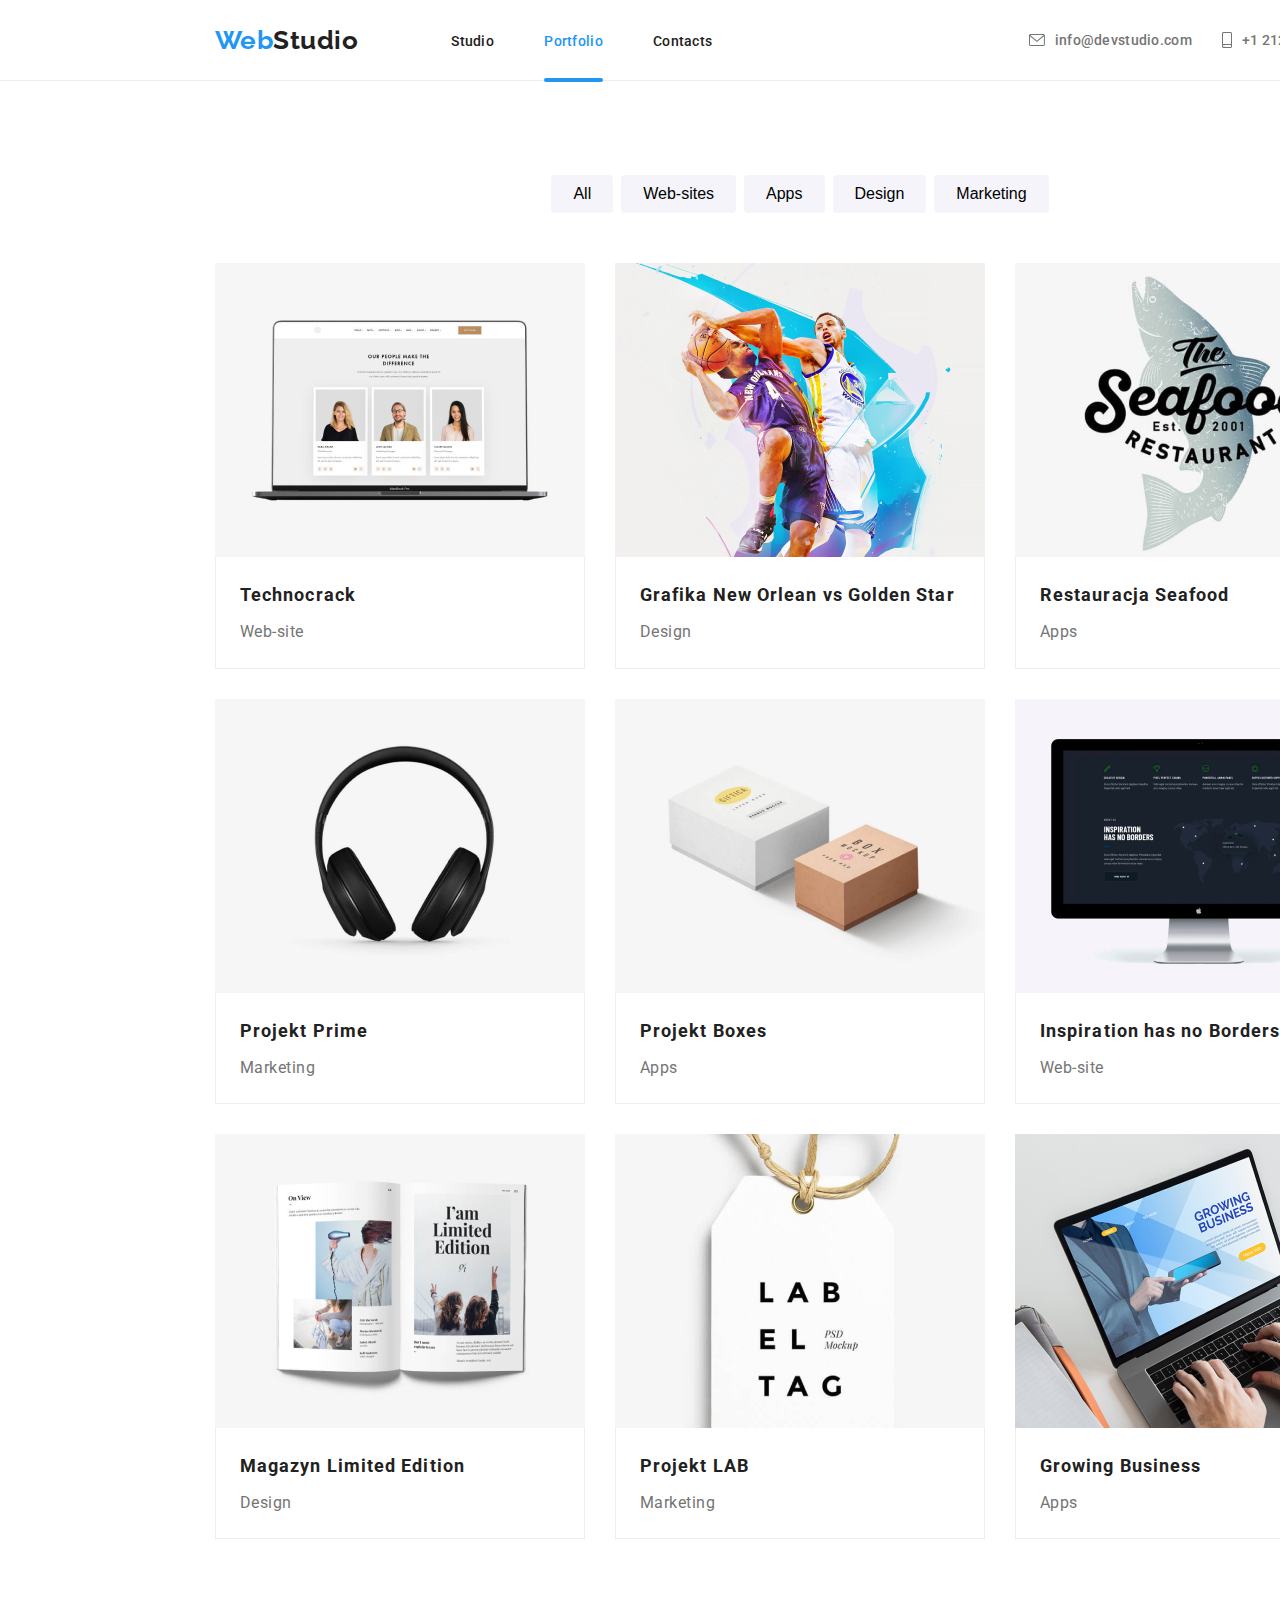
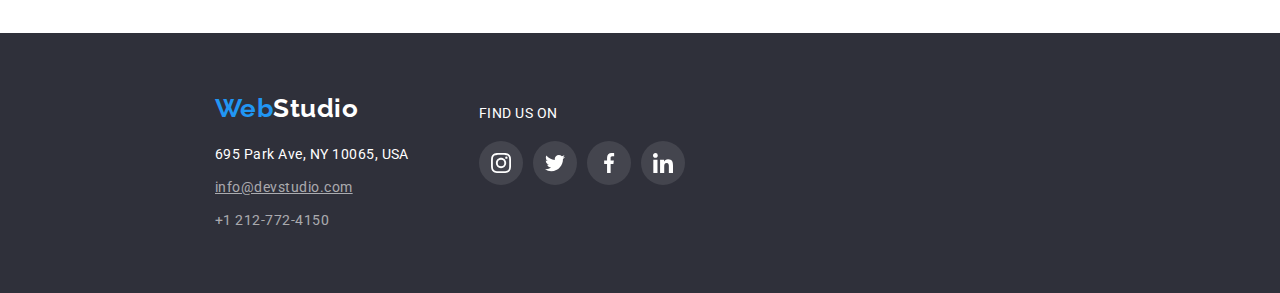
==== portfolio.html @ 0a131400 "sklonowanie zadania domowego 5" ====
<!DOCTYPE html>
<html lang="pl">
  <head>
    <meta charset="UTF-8" />
    <meta http-equiv="X-UA-Compatible" content="IE=edge" />
    <meta name="viewport" content="width=device-width, initial-scale=1.0" />
    <link rel="preconnect" href="https://fonts.googleapis.com" />
    <link rel="preconnect" href="https://fonts.gstatic.com" crossorigin />
    <link
      rel="stylesheet"
      href="https://cdnjs.cloudflare.com/ajax/libs/modern-normalize/1.1.0/modern-normalize.min.css"
      integrity="sha512-wpPYUAdjBVSE4KJnH1VR1HeZfpl1ub8YT/NKx4PuQ5NmX2tKuGu6U/JRp5y+Y8XG2tV+wKQpNHVUX03MfMFn9Q=="
      crossorigin="anonymous"
      referrerpolicy="no-referrer"
    />
    <link
      href="https://fonts.googleapis.com/css2?family=Raleway:wght@700&family=Roboto:wght@400;500;700;900&display=swap"
      rel="stylesheet"
    />

    <title>Portfolio</title>
    <link rel="stylesheet" href="./css/styles.css" />
  </head>

  <body>
    <div class="div-for-bottom-line">
      <header class="header container">
        <div class="div-with-logo-and-nav">
          <a class="logo" href="./index.html"
            ><span class="accent">Web</span>Studio</a
          >
          <nav>
            <ul class="nav">
              <li>
                <a href="./index.html">Studio</a>
              </li>
              <li>
                <div class="is-active portfolio">
                  <a href="./portfolio.html">Portfolio</a>
                </div>
              </li>
              <li><a href="#">Contacts</a></li>
            </ul>
          </nav>
        </div>
        <div class="div-with-contact">
          <div class="div-with-contact-email">
            <a class="contact-header" href="mailto:info@devstudio.com">
              <svg class="icon icon-envelope" width="16" height="12">
                <use href="./images/icon.svg#icon-envelope"></use>
              </svg>
              info@devstudio.com</a
            >
          </div>
          <div class="div-with-contact-tel">
            <a class="contact-header" href="tel:+12127724150">
              <svg class="icon icon-smartphone" width="10" height="16">
                <use href="./images/icon.svg#icon-smartphone"></use>
              </svg>
              +1 212-772-4150</a
            >
          </div>
        </div>
      </header>
    </div>
    <main class="portfolio-button-list container">
      <section class="section">
        <ul class="portfolio-button-list-open">
          <li>
            <button class="portfolio-button" type="button">All</button>
          </li>
          <li>
            <button class="portfolio-button" type="button">Web-sites</button>
          </li>
          <li>
            <button class="portfolio-button" type="button">Apps</button>
          </li>
          <li>
            <button class="portfolio-button" type="button">Design</button>
          </li>
          <li>
            <button class="portfolio-button" type="button">Marketing</button>
          </li>
        </ul>

        <ul class="portfolio-item">
          <li class="porftolio-item-li">
            <div class="portfolio-item-div">
              <figure>
                <div class="image-and-overlay">
                  <img
                    src="./images/portfolio/img1.jpg"
                    alt="przykładowa strona internetowa zawierająca zdjęcia oraz opis pracowników"
                    width="370"
                    height="294"
                  />
                  <div class="overlay">
                    <p>
                      Technoduck is a state-of-the-art coronavirus distribution
                      platform. Companies use this platform for digital
                      espionage and attacks on competitors' secure servers.
                    </p>
                  </div>
                </div>
                <figcaption>
                  <h4>Technocrack</h4>
                  <p class="portolio-item-p">Web-site</p>
                </figcaption>
              </figure>
            </div>
          </li>
          <li class="porftolio-item-li">
            <div class="portfolio-item-div">
              <figure>
                <div class="image-and-overlay">
                  <img
                    src="./images/portfolio/img2.jpg"
                    alt="zdjęcie przedstawiające grających 2 koszykarzy"
                    width="370"
                    height="294"
                  />
                  <div class="overlay">
                    <p>
                      Technoduck is a state-of-the-art coronavirus distribution
                      platform. Companies use this platform for digital
                      espionage and attacks on competitors' secure servers.
                    </p>
                  </div>
                </div>
                <figcaption>
                  <h4>Grafika New Orlean vs Golden Star</h4>
                  <p class="portolio-item-p">Design</p>
                </figcaption>
              </figure>
            </div>
          </li>
          <li class="porftolio-item-li">
            <div class="portfolio-item-div">
              <figure>
                <div class="image-and-overlay">
                  <img
                    src="./images/portfolio/img3.jpg"
                    alt="logo restauracji Seafood przedstawiające rybę oraz nazwę restauracji"
                    width="370"
                    height="294"
                  />
                  <div class="overlay">
                    <p>
                      Technoduck is a state-of-the-art coronavirus distribution
                      platform. Companies use this platform for digital
                      espionage and attacks on competitors' secure servers.
                    </p>
                  </div>
                </div>
                <figcaption>
                  <h4>Restauracja Seafood</h4>
                  <p class="portolio-item-p">Apps</p>
                </figcaption>
              </figure>
            </div>
          </li>
          <li class="porftolio-item-li">
            <div class="portfolio-item-div">
              <figure>
                <div class="image-and-overlay">
                  <img
                    src="./images/portfolio/img4.jpg"
                    alt="czarne słuchawki nauszne"
                    width="370"
                    height="294"
                  />
                  <div class="overlay">
                    <p>
                      Technoduck is a state-of-the-art coronavirus distribution
                      platform. Companies use this platform for digital
                      espionage and attacks on competitors' secure servers.
                    </p>
                  </div>
                </div>
                <figcaption>
                  <h4>Projekt Prime</h4>
                  <p class="portolio-item-p">Marketing</p>
                </figcaption>
              </figure>
            </div>
          </li>
          <li class="porftolio-item-li">
            <div class="portfolio-item-div">
              <figure>
                <div class="image-and-overlay">
                  <img
                    src="./images/portfolio/img5.jpg"
                    alt="zdjęcie dwóch pudełek, białe jest większe od brązowego"
                    width="370"
                    height="294"
                  />
                  <div class="overlay">
                    <p>
                      Technoduck is a state-of-the-art coronavirus distribution
                      platform. Companies use this platform for digital
                      espionage and attacks on competitors' secure servers.
                    </p>
                  </div>
                </div>
                <figcaption>
                  <h4>Projekt Boxes</h4>
                  <p class="portolio-item-p">Apps</p>
                </figcaption>
              </figure>
            </div>
          </li>
          <li class="porftolio-item-li">
            <div class="portfolio-item-div">
              <figure>
                <div class="image-and-overlay">
                  <img
                    src="./images/portfolio/img6.jpg"
                    alt="główna strona internetowa zawierająca grafikę świata oraz napis: inspiracja nie ma granic"
                    width="370"
                    height="294"
                  />
                  <div class="overlay">
                    <p>
                      Technoduck is a state-of-the-art coronavirus distribution
                      platform. Companies use this platform for digital
                      espionage and attacks on competitors' secure servers.
                    </p>
                  </div>
                </div>
                <figcaption>
                  <h4>Inspiration has no Borders</h4>
                  <p class="portolio-item-p">Web-site</p>
                </figcaption>
              </figure>
            </div>
          </li>
          <li class="porftolio-item-li">
            <div class="portfolio-item-div">
              <figure>
                <div class="image-and-overlay">
                  <img
                    src="./images/portfolio/img7.jpg"
                    alt="otwarty magazyn limited edition"
                    width="370"
                    height="294"
                  />
                  <div class="overlay">
                    <p>
                      Technoduck is a state-of-the-art coronavirus distribution
                      platform. Companies use this platform for digital
                      espionage and attacks on competitors' secure servers.
                    </p>
                  </div>
                </div>
                <figcaption>
                  <h4>Magazyn Limited Edition</h4>
                  <p class="portolio-item-p">Design</p>
                </figcaption>
              </figure>
            </div>
          </li>
          <li class="porftolio-item-li">
            <div class="portfolio-item-div">
              <figure>
                <div class="image-and-overlay">
                  <img
                    src="./images/portfolio/img8.jpg"
                    alt="zawieszka na sznurku z napisem labeltag"
                    width="370"
                    height="294"
                  />
                  <div class="overlay">
                    <p>
                      Technoduck is a state-of-the-art coronavirus distribution
                      platform. Companies use this platform for digital
                      espionage and attacks on competitors' secure servers.
                    </p>
                  </div>
                </div>
                <figcaption>
                  <h4>Projekt LAB</h4>
                  <p class="portolio-item-p">Marketing</p>
                </figcaption>
              </figure>
            </div>
          </li>
          <li class="porftolio-item-li">
            <div class="portfolio-item-div">
              <figure>
                <div class="image-and-overlay">
                  <img
                    src="./images/portfolio/img9.jpg"
                    alt="otwarty laptop ze stroną o rozwoju biznesu, na klawiaturze widać ręce ustawione do pisania"
                    width="370"
                    height="294"
                  />
                  <div class="overlay">
                    <p>
                      Technoduck is a state-of-the-art coronavirus distribution
                      platform. Companies use this platform for digital
                      espionage and attacks on competitors' secure servers.
                    </p>
                  </div>
                </div>
                <figcaption>
                  <h4>Growing Business</h4>
                  <p class="portolio-item-p">Apps</p>
                </figcaption>
              </figure>
            </div>
          </li>
        </ul>
      </section>
    </main>

    <div class="fotter-for-background">
      <footer class="container">
        <div class="class-for-flex-in-footer">
          <div class="div1">
            <p class="logo-fotter">
              <a class="logo-fotter" href="./index.html"
                ><span class="accent">Web</span>Studio</a
              >
            </p>

            <address class="address">
              <p>695 Park Ave, NY 10065, USA</p>
              <div class="email-in-fotter">
                <a class="e-mail" href="mailto:info@devstudio.com"
                  >info@devstudio.com</a
                >
              </div>
              <a href="tel:+12127724150">+1 212-772-4150</a>
            </address>
          </div>
          <div class="div2">
            <section class="join-us">
              <p>FIND US ON</p>
              <ul class="icon-in-fotter-ul">
                <li class="icon-in-fotter-li">
                  <a href="#">
                    <svg class="icon-in-fotter" width="44" height="44">
                      <use href="./images/icon.svg#icon-instagram"></use>
                    </svg>
                  </a>
                </li>
                <li class="icon-in-fotter-li">
                  <a href="#">
                    <svg class="icon-in-fotter" width="44" height="44">
                      <use href="./images/icon.svg#icon-twitter"></use>
                    </svg>
                  </a>
                </li>
                <li class="icon-in-fotter-li">
                  <a href="#">
                    <svg class="icon-in-fotter" width="44" height="44">
                      <use href="./images/icon.svg#icon-facebook"></use>
                    </svg>
                  </a>
                </li>
                <li class="icon-in-fotter-li">
                  <a href="#">
                    <svg class="icon-in-fotter" width="44" height="44">
                      <use href="./images/icon.svg#icon-linkedin"></use>
                    </svg>
                  </a>
                </li>
              </ul>
            </section>
          </div>
        </div>
      </footer>
    </div>
  </body>
</html>
---- css/styles.css ----
body {
  font-family: "Roboto", "Raleway", sans-serif;
  letter-spacing: 0.03em;
  color: #212121;
  width: 1600px;
  margin: 0 auto;
}

:root {
  --color-blue: #2196f3;
  --color-p: #757575;
  --color-darkbackground: #2f303a;
  --color-white: #ffffff;
  --color-light-grey: #f5f4fa;
}

*,
*::before,
*::after {
  box-sizing: border-box;
  margin: 0;
  padding: 0;
}

.container {
  max-width: 1200px;
  margin: 0 auto;
  padding: 0 15px;
}

.accent {
  color: var(--color-blue);
}

.header {
  background-color: var(--color-white);
  display: flex;
  justify-content: space-between;
  align-items: center;
  padding-top: 25px;
  padding-bottom: 25px;
}

.div-for-bottom-line {
  border-bottom-width: 1px;
  border-bottom-style: solid;
  border-bottom-color: #ececec;
}

.div-with-logo-and-nav {
  display: flex;
  justify-content: space-between;
  align-items: center;
}

.div-with-contact {
  display: flex;
  justify-content: space-between;
  align-items: center;
  color: var(--color-p);
}

.is-active {
  position: relative;
}

.is-active::after {
  content: "";
  position: absolute;
  background: var(--color-blue);
  border-radius: 2px;
  width: 100%;
  height: 4px;
  margin-top: 28px;
  display: block;
}

.portfolio-item {
  background-color: var(--color-white);
  display: flex;
  flex-wrap: wrap;
  max-width: 100%;
  padding: 0;
  gap: 30px;
}

.image-and-overlay {
  position: relative;
  overflow: hidden;
  margin: 0 auto;
  width: 370px;
  height: 294px;
}

.overlay {
  transform: translateY(100%);
  transition: transform 250ms cubic-bezier(0.4, 0, 0.2, 1);
  background-color: rgba(33, 150, 243, 0.9);
  top: 0;
  left: 0;
  position: absolute;
  width: 100%;
  height: 100%;
}
.overlay p {
  font-size: 18px;
  line-height: 1.55;
  letter-spacing: 0.03em;
  color: var(--color-white);
  padding: 63px 24px 93px 24px;
  z-index: 1;
}

.image-and-overlay:hover .overlay,
.image-and-overlay:focus .overlay {
  transform: translateY(0%);
}

.porftolio-item-li figcaption {
  border-left: 1px solid #eeeeee;
  border-bottom: 1px solid #eeeeee;
  border-right: 1px solid #eeeeee;
  padding: 20px 24px;
}

.portfolio-item-div {
  transition: box-shadow 250ms cubic-bezier(0.4, 0, 0.2, 1);
}

.portfolio-item-div:focus,
.portfolio-item-div:hover {
  box-shadow: 0px 1px 1px rgba(0, 0, 0, 0.12), 0px 4px 4px rgba(0, 0, 0, 0.06),
    1px 4px 6px rgba(0, 0, 0, 0.16);
  cursor: pointer;
}

figcaption h4 {
  margin-bottom: 4px;
}

.logo {
  font-family: "Raleway";
  font-weight: 700;
  font-size: 26px;
  line-height: 1.17;
  text-decoration: none;
  color: inherit;
  transition: color 250ms cubic-bezier(0.4, 0, 0.2, 1);
}

.logo:hover,
.logo:focus {
  color: var(--color-blue);
}

.nav {
  list-style: none;
  display: flex;
  justify-content: space-between;
  width: 261px;
  padding-left: 0px;
  margin-left: 93px;
}
.nav a {
  font-weight: 500;
  font-size: 14px;
  line-height: 1.17;
  letter-spacing: 0.02em;
  color: inherit;
  text-decoration: none;
  transition: color 250ms cubic-bezier(0.4, 0, 0.2, 1);
}

.is-active a {
  color: var(--color-blue);
}

.is-active .portfolio a {
  color: var(--color-blue);
}

.nav a:hover,
.nav a:focus {
  color: var(--color-blue);
}

.contact-header {
  font-weight: 500;
  font-size: 14px;
  line-height: 1.17;
  letter-spacing: 0.02em;
  color: var(--color-p);
  text-decoration: none;
  display: flex;
  align-items: center;
  margin-right: 30px;
  transition: color 250ms cubic-bezier(0.4, 0, 0.2, 1);
}

.icon-envelope,
.icon-smartphone {
  margin-right: 10px;
}

.contact-header:hover,
.contact-header:focus {
  color: var(--color-blue);
}

.h1 {
  font-weight: 900;
  font-size: 44px;
  line-height: 1.36;
  letter-spacing: 0.06em;
  color: var(--color-white);
  padding-bottom: 30px;
}

.main-section {
  display: block;
  margin: 0 auto;
  text-align: center;
  padding-top: 200px;
  padding-bottom: 200px;
  background-image: linear-gradient(
      rgba(47, 48, 58, 0.4),
      rgba(47, 48, 58, 0.4)
    ),
    url(../images/mainpage/main-big-photo.jpg);
}

.order-button {
  font-weight: 700px;
  font-size: 16px;
  line-height: 1.88;
  letter-spacing: 0.06em;
  padding: 10px 41px 10px 42px;
  color: var(--color-white);
  background-color: var(--color-blue);
  box-shadow: 0px 4px 4px rgba(0, 0, 0, 0.15);
  border-radius: 4px;
}

.order-button:hover,
.order-button:focus {
  cursor: pointer;
}

.about-us {
  background-color: var(--color-white);
}

.about-us h3 {
  font-weight: 700;
  font-size: 14px;
  line-height: 1.17;
  margin-bottom: 10px;
  margin-top: 30px;
}

.about-us p {
  font-size: 14px;
  line-height: 1.71;
  letter-spacing: 0.03em;
  color: var(--color-p);
}

.about-us-list {
  list-style: none;
  display: flex;
  justify-content: space-between;
  gap: 30px;
}

.grey-backgorund-for-icon {
  box-sizing: border-box;
  background-color: #f5f4fa;
  border-radius: 4px;
  padding: 25px 100px;
}

.about-us .what-we-do {
  padding-top: 0px;
}

.picture-with-description {
  position: relative;
}

.picture-with-description > .description {
  position: absolute;
  top: 224px;
  left: 0;
  width: 100%;
  height: 70px;
  font-weight: 700;
  font-size: 14px;
  line-height: 1.14;
  letter-spacing: 0.03em;
  text-transform: uppercase;
  background-color: rgba(47, 48, 58, 0.8);
  color: var(--color-white);
  display: flex;
  align-items: center;
  justify-content: center;
  z-index: 1;
}
.what-we-do-list {
  list-style: none;
  display: flex;
  justify-content: space-between;
  gap: 30px;
}

.h2-our-team {
  font-weight: 700;
  font-size: 36px;
  line-height: 1.17;
  padding-bottom: 50px;
  text-align: center;
}
.h2-what-we-do {
  font-weight: 700;
  font-size: 36px;
  line-height: 1.17;
  padding-bottom: 50px;
  text-align: center;
}

.our-team {
  background-color: var(--color-light-grey);
}

.our-team-list {
  list-style: none;
  display: flex;
  justify-content: space-between;
  gap: 30px;
}

.our-team-list h4 {
  font-weight: 500;
  font-size: 16px;
  line-height: 1.17;
  padding-top: 30px;
  padding-bottom: 10px;
}

.our-team-list p {
  font-size: 16px;
  line-height: 1.17;
  padding-bottom: 16px;
  color: var(--color-p);
}

.our-team-list figure {
  background-color: var(--color-white);
  box-shadow: 0px 1px 3px rgba(0, 0, 0, 0.12), 0px 1px 1px rgba(0, 0, 0, 0.14),
    0px 2px 1px rgba(0, 0, 0, 0.2);
  border-radius: 0px 0px 4px 4px;
}

.our-team-list figcaption {
  display: block;
  text-align: center;
  margin: 0 auto;
}

.icon-social-ul {
  list-style: none;
  display: flex;
  justify-content: center;
  gap: 10px;
  padding-bottom: 30px;
  padding-top: 0px;
}

.icon-social-li > a {
  display: flex;
  transition: background-color 250ms cubic-bezier(0.4, 0, 0.2, 1);
  border-radius: 50%;
}
.icon-social-li > a:focus,
.icon-social-li > a:hover {
  background-color: var(--color-blue);
  cursor: pointer;
  border-radius: 50%;
  outline: none;
}

.icon-social-li > a:focus svg,
.icon-social-li > a:hover svg {
  fill: var(--color-white);
}
.icon-social {
  fill: #afb1b8;
  padding: 12px;
  transition: fill 250ms cubic-bezier(0.4, 0, 0.2, 1);
}

.our-custom h2 {
  font-weight: 700;
  font-size: 36px;
  line-height: 1.17;
  text-align: center;
}

.our-custom-list {
  list-style: none;
  display: flex;
  gap: 30px;
  padding-top: 50px;
}

.our-custom-list-li {
  width: 170px;
  height: 92px;
  border: 1px solid #afb1b8;
  border-radius: 4px;
  transition: border-color 250ms cubic-bezier(0.4, 0, 0.2, 1);
}

.our-custom-list-a {
  display: flex;
  justify-content: center;
  align-items: center;
  padding: 17px 0px 14px 0px;
  width: 100%;
}

.our-custom-list-li:hover,
.our-custom-list-li:focus-within {
  cursor: pointer;
  border-color: var(--color-blue);
}
.icon-our-customs {
  fill: #afb1b8;
}
.our-custom-list a:focus {
  outline: none;
}

.our-custom-list-li a:hover svg,
.our-custom-list-li a:focus svg {
  fill: var(--color-blue);
  transition: fill 250ms cubic-bezier(0.4, 0, 0.2, 1);
}

.portfolio-button {
  font-weight: 500;
  font-size: 16px;
  line-height: 1.63;
  background-color: var(--color-light-grey);
  cursor: pointer;
  border-radius: 4px;
  border: 0px;
  padding: 6px 22px 6px 22px;
  transition: color 250ms cubic-bezier(0.4, 0, 0.2, 1),
    background-color 250ms cubic-bezier(0.4, 0, 0.2, 1),
    box-shadow 250ms cubic-bezier(0.4, 0, 0.2, 1);
}

.portfolio-button:hover,
.portfolio-button:focus {
  color: var(--color-white);
  background-color: var(--color-blue);
  box-shadow: 0px 3px 1px rgba(0, 0, 0, 0.1), 0px 1px 2px rgba(0, 0, 0, 0.08),
    0px 2px 2px rgba(0, 0, 0, 0.12);
  border-radius: 4px;
}

.section {
  padding-top: 94px;
  padding-bottom: 94px;
}
.portfolio-button-list ul {
  list-style: none;
}

.portfolio-button-list-open {
  display: flex;
  gap: 8px;
  justify-content: center;
  padding-bottom: 50px;
}

img {
  display: block;
}

.portfolio-item h4 {
  font-weight: 700;
  font-size: 18px;
  line-height: 2;
  letter-spacing: 0.06em;
}

.portolio-item-p {
  font-size: 16px;
  line-height: 1.88;
  color: var(--color-p);
}

.fotter-for-background {
  background-color: var(--color-darkbackground);
}

.logo-fotter {
  font-family: "Raleway";
  font-weight: 700;
  font-size: 26px;
  line-height: 1.17;
  color: var(--color-white);
  text-decoration: none;
  padding-top: 60px;
  padding-bottom: 20px;
  transition: color 250ms cubic-bezier(0.4, 0, 0.2, 1);
}
.address {
  padding-bottom: 60px;
}
.address p {
  font-size: 14px;
  line-height: 1.71;
  color: var(--color-white);
  font-style: normal;
  margin-bottom: 9px;
}

.address a {
  font-size: 14px;
  line-height: 1.71;
  color: rgba(255, 255, 255, 0.6);
  font-style: normal;
  text-decoration: none;
  transition: color 250ms cubic-bezier(0.4, 0, 0.2, 1);
}

.address .e-mail {
  text-decoration: underline;
}

.email-in-fotter {
  margin-bottom: 9px;
}

.logo-fotter:hover,
.logo-fotter:focus {
  color: var(--color-blue);
}

.address a:focus,
.address a:hover {
  color: var(--color-blue);
}

.join-us p {
  color: var(--color-white);
  font-weight: 700px;
  font-size: 14px;
}
.join-us ul {
  list-style: none;
  display: flex;
  justify-content: space-between;
}

.div2 {
  margin-left: 70px;
  padding-top: 72px;
}

.class-for-flex-in-footer {
  display: flex;
}

.icon {
  fill: currentColor;
}

.icon-in-fotter {
  fill: var(--color-white);
  padding: 12px;
}

.icon-in-fotter-ul {
  list-style: none;
  display: flex;
  justify-content: center;
  gap: 10px;
  padding-top: 20px;
}

.icon-in-fotter-li {
  border-radius: 50%;
  background-color: rgba(255, 255, 255, 0.1);
}

.icon-in-fotter-li > a:hover,
.icon-in-fotter-li > a:focus {
  border-radius: 50%;
  background-color: var(--color-blue);
  cursor: pointer;
  outline: none;
}

.icon-in-fotter-li > a {
  display: flex;
  transition: background-color 250ms cubic-bezier(0.4, 0, 0.2, 1);
  border-radius: 50%;
}

.icon-in-fotter-li svg {
  transition: fill 250ms cubic-bezier(0.4, 0, 0.2, 1);
}

.icon-in-fotter-li:hover svg,
.icon-in-fotter-li:focus svg {
  fill: var(--color-white);
}

.is-hidden {
  visibility: hidden;
  pointer-events: none;
  transform: translateX(-50%) translateY(-50%) scale(0);
}

.backdrop {
  background: rgba(0, 0, 0, 0.2);
  width: 100%;
  height: 100%;
  position: fixed;
  top: 0;
  left: 0;
  z-index: 2;
  transition: 1s ease-in-out;
}

.modal {
  position: absolute;
  top: 50%;
  left: 50%;
  transition-property: visibility, transform;
  transition-duration: 5s;
  transform: translateX(-50%) translateY(-50%) scale(1);
  visibility: visible;
  width: 528px;
  min-height: 581px;
  background: #ffffff;
  box-shadow: 0px 1px 3px rgba(0, 0, 0, 0.12), 0px 1px 1px rgba(0, 0, 0, 0.14),
    0px 2px 1px rgba(0, 0, 0, 0.2);
  border-radius: 4px;
}

.close-btn {
  position: absolute;
  top: 8px;
  right: 8px;
  width: 30px;
  height: 30px;
  background-color: #ffffff;
  border: 1px solid rgba(0, 0, 0, 0.1);
  border-radius: 50%;
}

.close-btn:hover {
  color: var(--color-blue);
  border: 1px solid var(--color-blue);
  border-radius: 50%;
  cursor: pointer;
  transition: 250ms cubic-bezier(0.4, 0, 0.2, 1);
}
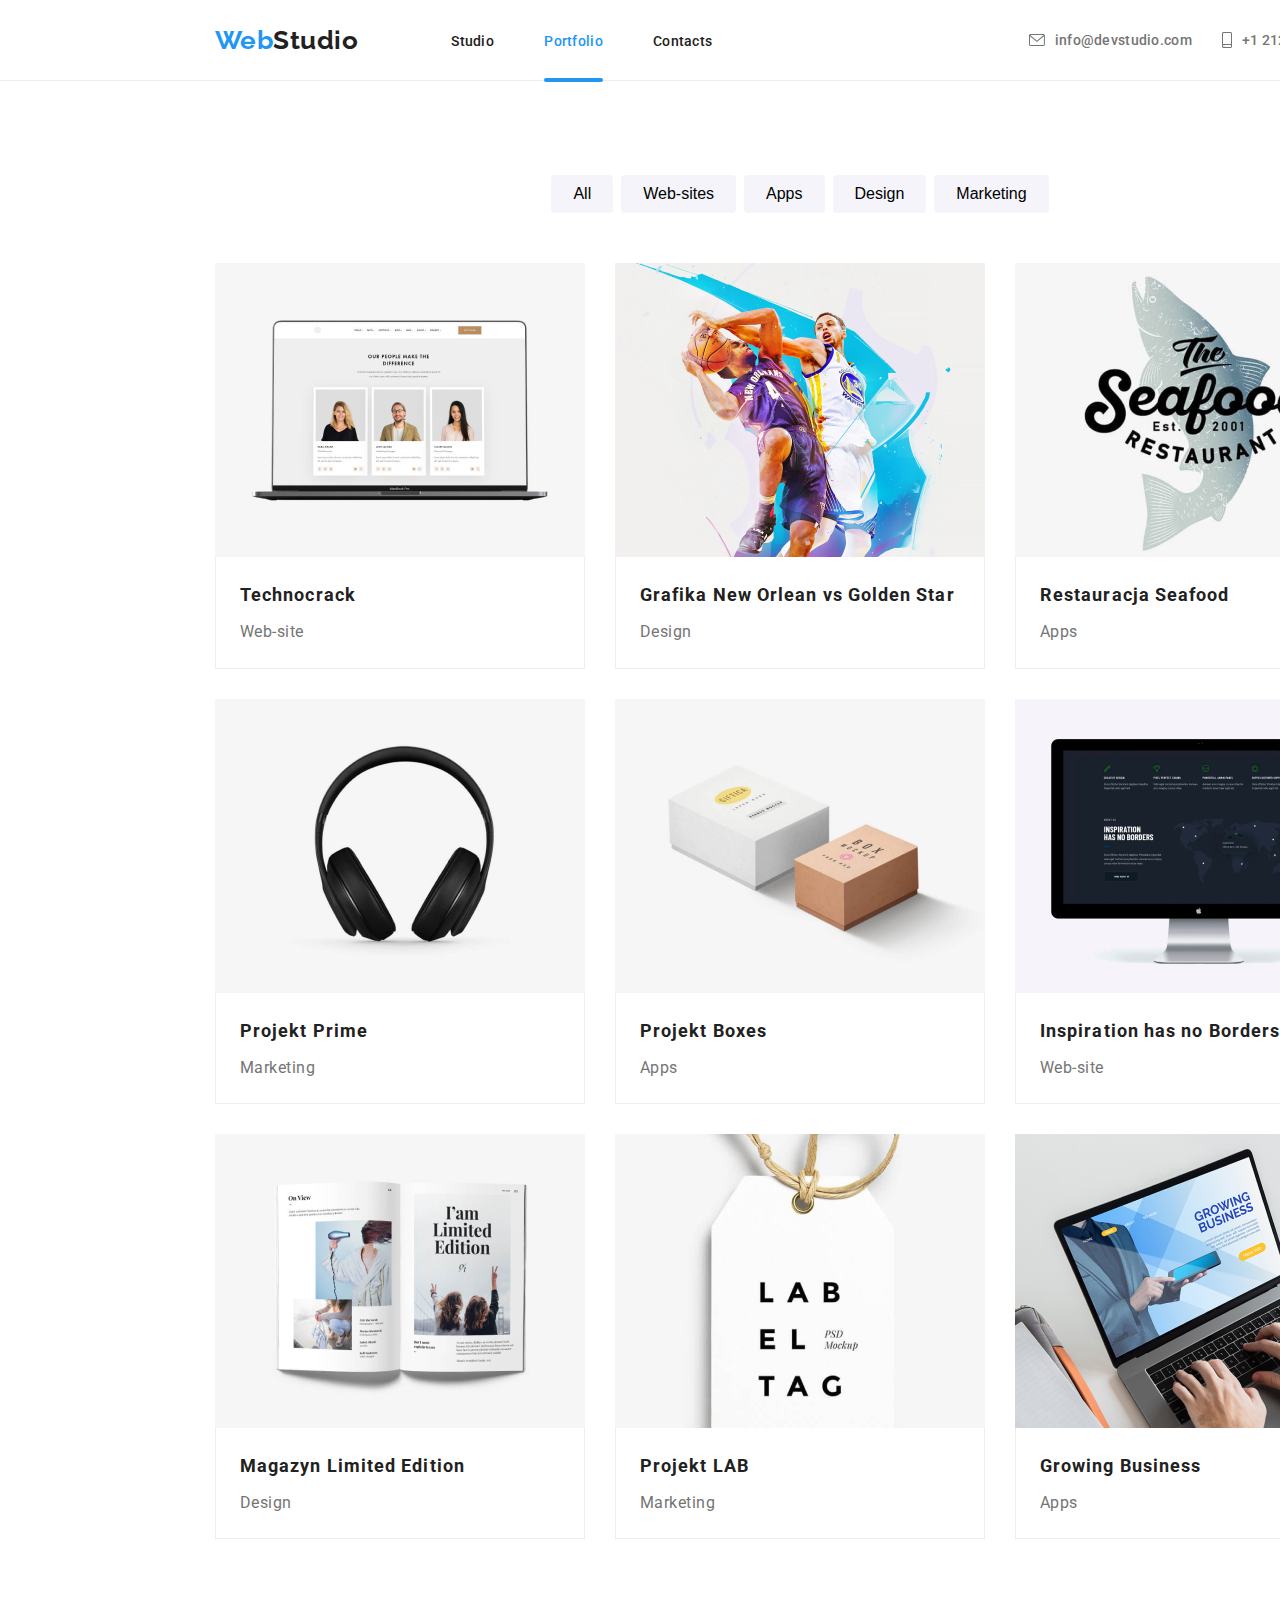
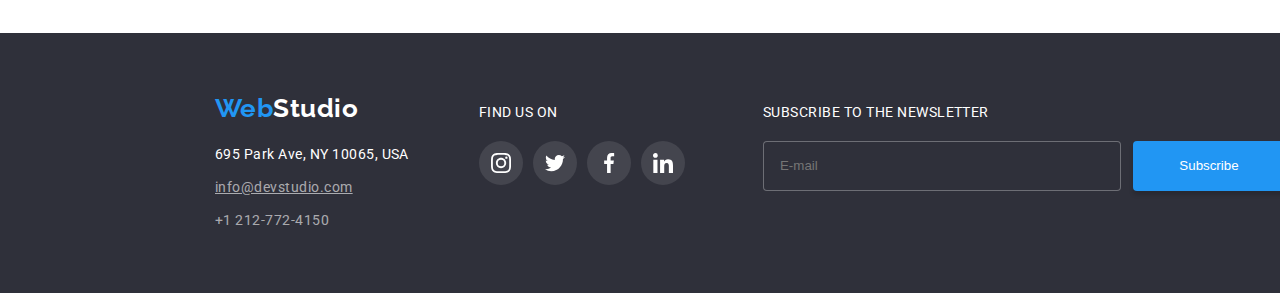
==== commit 5c4836fb: "dokończenie zadania domowego do oceny" ====
--- a/portfolio.html
+++ b/portfolio.html
@@ -335,7 +335,7 @@
           </div>
           <div class="div2">
             <section class="join-us">
-              <p>FIND US ON</p>
+              <p>Find us on</p>
               <ul class="icon-in-fotter-ul">
                 <li class="icon-in-fotter-li">
                   <a href="#">
@@ -368,6 +368,27 @@
               </ul>
             </section>
           </div>
+          <div class="subscribe-in-fotter">
+            <section class="subscribe-newsletter">
+              <p>subscribe to the newsletter</p>
+              <form class="form-in-fotter">
+                <label class="input-email">
+                  <input
+                    class="input-email-type"
+                    type="email"
+                    name="email"
+                    placeholder="E-mail"
+                  />
+                </label>
+                <button class="btn-subscribe" type="submit">
+                  Subscribe
+                  <svg width="24" height="24">
+                    <use href="./images/icon.svg#icon-icon-send"></use>
+                  </svg>
+                </button>
+              </form>
+            </section>
+          </div>
         </div>
       </footer>
     </div>
--- a/css/styles.css
+++ b/css/styles.css
@@ -239,6 +239,7 @@
   background-color: var(--color-blue);
   box-shadow: 0px 4px 4px rgba(0, 0, 0, 0.15);
   border-radius: 4px;
+  outline: none;
 }
 
 .order-button:hover,
@@ -558,6 +559,7 @@
   color: var(--color-white);
   font-weight: 700px;
   font-size: 14px;
+  line-height: 1.14;
 }
 .join-us ul {
   list-style: none;
@@ -568,6 +570,7 @@
 .div2 {
   margin-left: 70px;
   padding-top: 72px;
+  text-transform: uppercase;
 }
 
 .class-for-flex-in-footer {
@@ -619,6 +622,65 @@
   fill: var(--color-white);
 }
 
+.subscribe-in-fotter {
+  margin-left: 78px;
+  padding-top: 72px;
+  text-transform: uppercase;
+}
+
+.subscribe-newsletter p {
+  color: var(--color-white);
+  font-weight: 700px;
+  font-size: 14px;
+  line-height: 1.14;
+  margin-bottom: 20px;
+}
+
+.form-in-fotter {
+  display: flex;
+  gap: 12px;
+}
+
+.btn-subscribe {
+  display: inline-flex;
+  width: 200px;
+  height: 50px;
+  justify-content: center;
+  align-items: center;
+  border-style: none;
+  border-radius: 4px;
+  background: var(--color-blue);
+  box-shadow: 0px 4px 4px rgba(0, 0, 0, 0.15);
+  color: var(--color-white);
+  cursor: pointer;
+  outline: none;
+}
+
+.input-email {
+  display: flex;
+  align-items: center;
+  width: 358px;
+  height: 50px;
+}
+.input-email-type {
+  outline: none;
+}
+
+input[placeholder="E-mail"] {
+  color: rgba(255, 255, 255, 0.6);
+  background-color: var(--color-darkbackground);
+  width: 100%;
+  height: 100%;
+  border: 1px solid rgba(255, 255, 255, 0.3);
+  border-radius: 4px;
+  padding-left: 16px;
+}
+
+.btn-subscribe svg {
+  margin-left: 24px;
+  margin-bottom: 13px;
+  margin-top: 13px;
+}
 .is-hidden {
   visibility: hidden;
   pointer-events: none;
@@ -670,3 +732,176 @@
   cursor: pointer;
   transition: 250ms cubic-bezier(0.4, 0, 0.2, 1);
 }
+
+.form-in-modal > p {
+  font-weight: 700;
+  font-size: 20px;
+  line-height: 1.15;
+  text-align: center;
+  color: #212121;
+  padding-top: 40px;
+  padding-bottom: 12px;
+}
+
+.contact-form {
+  display: flex;
+  flex-direction: column;
+  gap: 10px;
+}
+
+.contact-form > label {
+  display: flex;
+  flex-direction: column;
+  gap: 4px;
+  color: var(--color-p);
+}
+
+.form-in-modal {
+  max-width: 448px;
+  margin: 0 auto;
+}
+
+textarea {
+  resize: none;
+  border: 1px solid rgba(33, 33, 33, 0.2);
+  border-radius: 4px;
+  display: flex;
+  padding: 12px 16px;
+  font-size: 12px;
+  line-height: 1.17;
+  letter-spacing: 0.01em;
+}
+
+textarea::placeholder {
+  font-size: 12px;
+  line-height: 1.17;
+  letter-spacing: 0.01em;
+  color: rgba(117, 117, 117, 0.5);
+}
+
+label > span {
+  color: #757575;
+  display: flex;
+  justify-content: flex-start;
+  font-size: 12px;
+  line-height: 1.17;
+  letter-spacing: 0.01em;
+}
+
+.privacy-statement {
+  display: flex;
+  align-items: center;
+  justify-content: center;
+  padding-top: 10px;
+  padding-bottom: 20px;
+}
+
+.privacy-statement > label {
+  font-size: 14px;
+  line-height: 1.71;
+  letter-spacing: 0.03em;
+  color: #757575;
+  margin-left: 7px;
+}
+
+.hidden-checkbox {
+  -moz-appearance: none;
+  -webkit-appearance: none;
+  appearance: none;
+}
+.checkbox {
+  display: block;
+  width: 16px;
+  height: 15px;
+  position: relative;
+  border: 2px solid transparent;
+  border-radius: 3px;
+  border-color: #212121;
+  transition-property: background-image, border-color;
+  transition-duration: 250ms;
+  transition-timing-function: cubic-bezier(0.4, 0, 0.2, 1);
+  cursor: pointer;
+}
+
+.checkbox:focus {
+  background-image: url("data:image/svg+xml;charset=utf8,%3Csvg xmlns='http://www.w3.org/2000/svg' width='16' height='15' fill='none'%3E%3Crect width='16' height='15' fill='%232196F3' rx='2'/%3E%3Cpath fill='%23fff' stroke='%23fff' stroke-width='.2' d='m3.957 7.752-.069-.066-.069.065-.888.842-.076.072.076.073 3.496 3.334.069.066.069-.066 7.504-7.158.076-.073-.076-.072-.882-.841-.069-.066-.069.066-6.553 6.246-2.539-2.422Z'/%3E%3C/svg%3E");
+  background-size: 15px 16px;
+  background-repeat: no-repeat;
+  background-position: center;
+  border-color: var(--color-blue);
+}
+
+.statement-link {
+  color: var(--color-blue);
+}
+.send-button {
+  margin-left: 124px;
+  width: 200px;
+  font-weight: 700;
+  font-size: 16px;
+  line-height: 1.88;
+  letter-spacing: 0.06em;
+  padding-bottom: 10px;
+  padding-top: 10px;
+  color: #ffffff;
+  background: var(--color-blue);
+  box-shadow: 0px 4px 4px rgba(0, 0, 0, 0.15);
+  border: none;
+  border-radius: 4px;
+  cursor: pointer;
+}
+
+textarea {
+  transition-property: border-color;
+  transition-duration: 250ms;
+  transition-timing-function: cubic-bezier(0.4, 0, 0.2, 1);
+  outline: none;
+}
+
+textarea:focus,
+textarea:hover {
+  border-color: var(--color-blue);
+}
+textarea:focus-within {
+  border-color: var(--color-blue);
+}
+
+.contact-form-input {
+  width: 100%;
+  height: 40px;
+  padding-left: 36px;
+  border: 1px solid rgba(33, 33, 33, 0.2);
+  border-radius: 4px;
+  outline: none;
+  transition-property: border-color;
+  transition-duration: 250ms;
+  transition-timing-function: cubic-bezier(0.4, 0, 0.2, 1);
+}
+.icon-in-input {
+  position: absolute;
+  display: flex;
+  justify-content: flex-start;
+  margin-right: 418px;
+  left: 12px;
+  top: 29px;
+  width: 18px;
+  height: 18px;
+  fill: #212121;
+  transition-property: fill;
+  transition-duration: 250ms;
+  transition-timing-function: cubic-bezier(0.4, 0, 0.2, 1);
+}
+
+.contact-form-input:focus + svg,
+.contact-form-input:hover + svg {
+  fill: var(--color-blue);
+}
+
+.contact-form-input:focus,
+.contact-form-input:hover {
+  border-color: var(--color-blue);
+}
+
+.form-label {
+  position: relative;
+}
